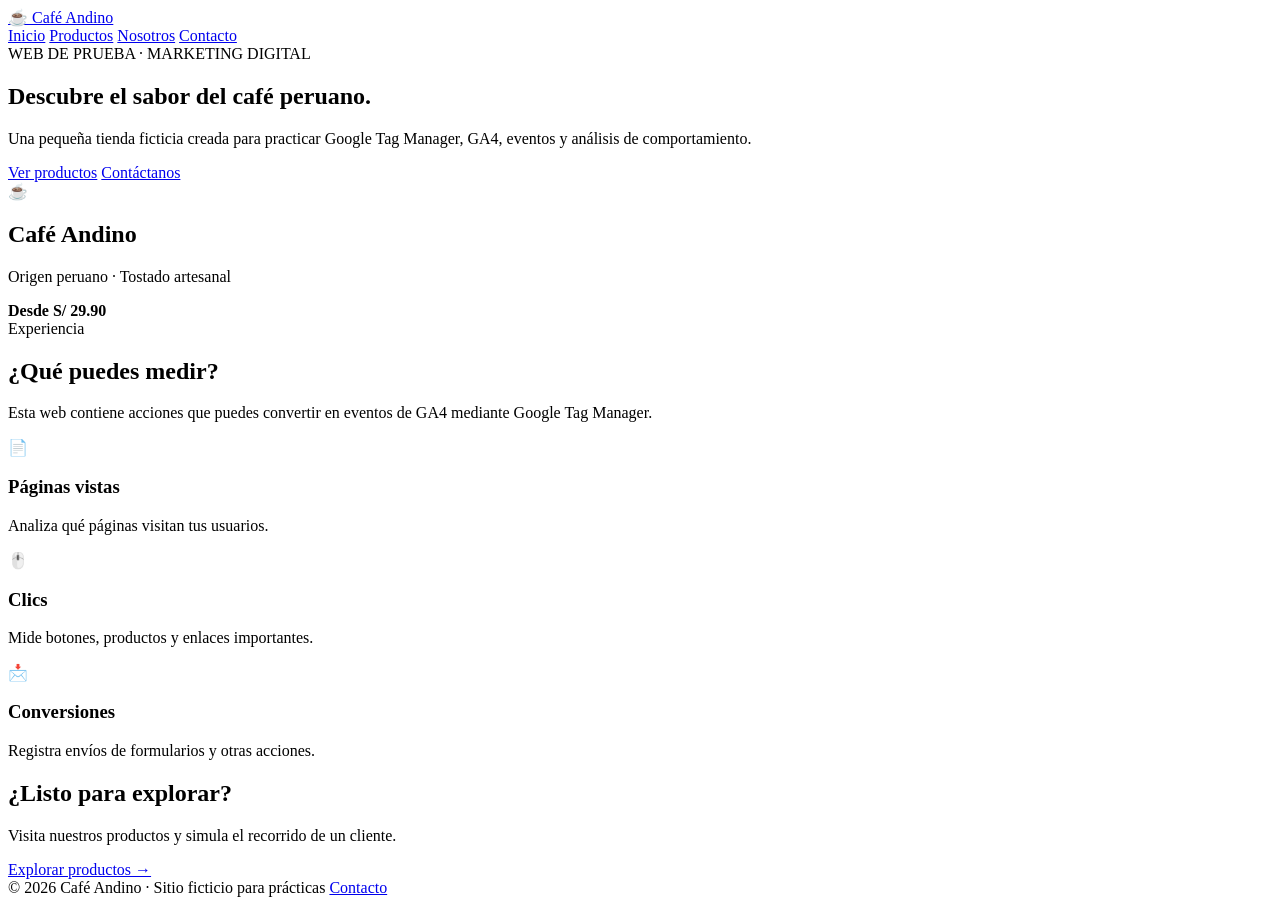
==== index.html @ fda44117 "Add files via upload" ====
<!DOCTYPE html>
<html lang="es">
<head>
  <meta charset="UTF-8">
  <meta name="viewport" content="width=device-width, initial-scale=1.0">
  <title>Café Andino | Web de prueba</title>
  <link rel="stylesheet" href="css/style.css">
  <!-- TALLER GA4 + GTM: aquí podrás insertar posteriormente el código de Google Tag Manager -->
</head>
<body>
<header class="site-header">
  <nav class="nav container">
    <a class="logo" href="index.html">☕ Café Andino</a>
    <div class="nav-links">
      <a href="index.html">Inicio</a>
      <a href="productos.html">Productos</a>
      <a href="nosotros.html">Nosotros</a>
      <a href="contacto.html">Contacto</a>
    </div>
  </nav>
</header>

<main>
  <section class="hero">
    <div class="container hero-content">
      <div>
        <span class="badge">WEB DE PRUEBA · MARKETING DIGITAL</span>
        <h1>Descubre el sabor del café peruano.</h1>
        <p>Una pequeña tienda ficticia creada para practicar Google Tag Manager, GA4, eventos y análisis de comportamiento.</p>
        <div class="actions">
          <a class="btn primary" href="productos.html" id="btn-ver-productos">Ver productos</a>
          <a class="btn secondary" href="contacto.html" id="btn-contacto">Contáctanos</a>
        </div>
      </div>
      <div class="coffee-card">
        <div class="coffee-icon">☕</div>
        <h2>Café Andino</h2>
        <p>Origen peruano · Tostado artesanal</p>
        <strong>Desde S/ 29.90</strong>
      </div>
    </div>
  </section>

  <section class="section">
    <div class="container">
      <div class="section-title">
        <span>Experiencia</span>
        <h2>¿Qué puedes medir?</h2>
        <p>Esta web contiene acciones que puedes convertir en eventos de GA4 mediante Google Tag Manager.</p>
      </div>
      <div class="grid three">
        <article class="feature"><div class="feature-icon">📄</div><h3>Páginas vistas</h3><p>Analiza qué páginas visitan tus usuarios.</p></article>
        <article class="feature"><div class="feature-icon">🖱️</div><h3>Clics</h3><p>Mide botones, productos y enlaces importantes.</p></article>
        <article class="feature"><div class="feature-icon">📩</div><h3>Conversiones</h3><p>Registra envíos de formularios y otras acciones.</p></article>
      </div>
    </div>
  </section>

  <section class="cta">
    <div class="container">
      <h2>¿Listo para explorar?</h2>
      <p>Visita nuestros productos y simula el recorrido de un cliente.</p>
      <a class="btn light" href="productos.html" id="btn-explorar">Explorar productos →</a>
    </div>
  </section>
</main>

<footer>
  <div class="container footer-content">
    <span>© 2026 Café Andino · Sitio ficticio para prácticas</span>
    <a href="contacto.html">Contacto</a>
  </div>
</footer>
<script src="js/main.js"></script>
</body>
</html>
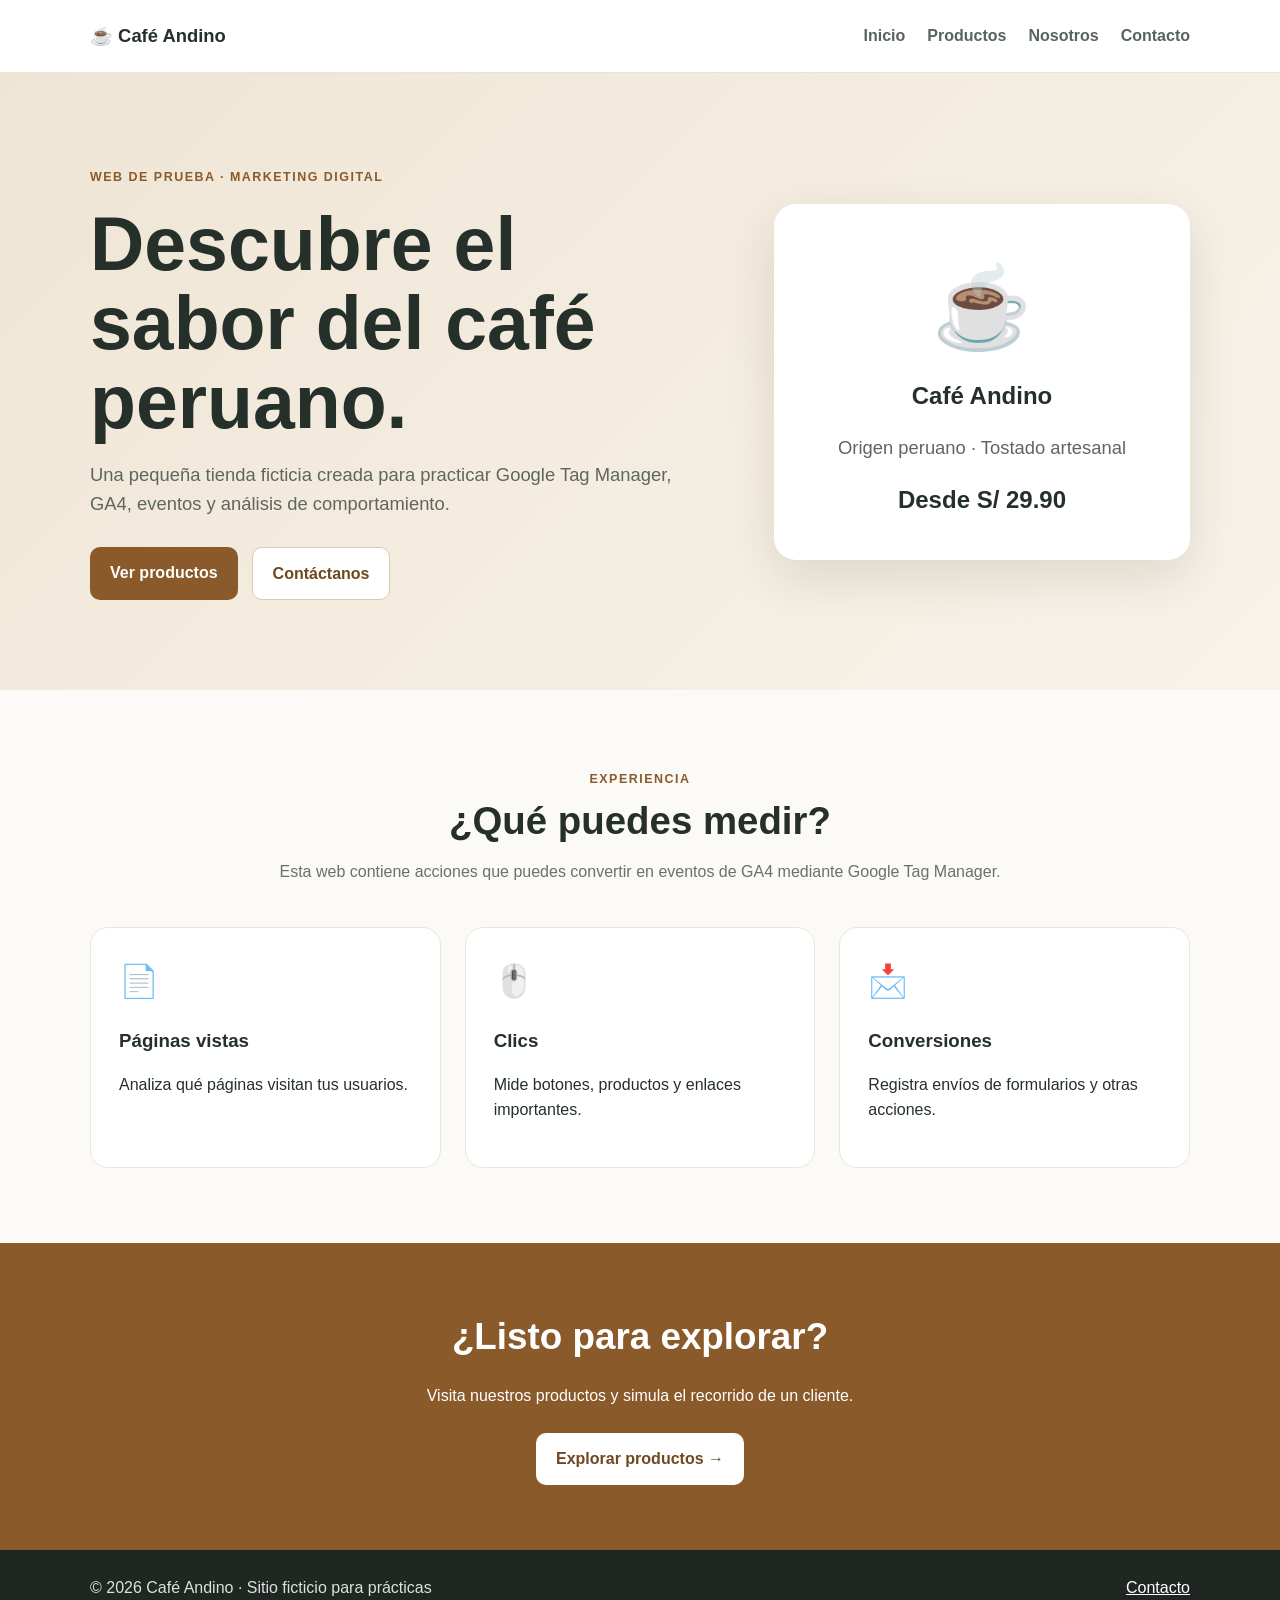
==== commit 9e1f7f2b: "Update index.html ggg" ====
--- a/index.html
+++ b/index.html
@@ -6,6 +6,15 @@
   <title>Café Andino | Web de prueba</title>
   <link rel="stylesheet" href="css/style.css">
   <!-- TALLER GA4 + GTM: aquí podrás insertar posteriormente el código de Google Tag Manager -->
+  <!-- inConcert Marketing & Sales -->
+
+<script>
+(function(w,d,t,u,p,c,f,a,m){
+    a=d.createElement(t);m=d.getElementsByTagName(t)[0];
+    a.async=1;a.src=u+"?"+p+"="+c+"&form="+f;m.parentNode.insertBefore(a,m)
+})(window,document,"script","http://localhost:9001/public/integration/scripts.js","token","80c9ef0fb86369cd25f90af27ef53a9e","crisss1,reewrerer");
+</script>
+<!-- End inConcert Marketing & Sales -->
 </head>
 <body>
 <header class="site-header">
@@ -73,4 +82,4 @@
 </footer>
 <script src="js/main.js"></script>
 </body>
-</html>+</html>
--- a/css/style.css
+++ b/css/style.css
@@ -0,0 +1 @@
+*{box-sizing:border-box}html{scroll-behavior:smooth}body{margin:0;font-family:Arial,Helvetica,sans-serif;color:#25302b;background:#fbfaf7;line-height:1.6}.container{width:min(1100px,92%);margin:auto}.narrow{max-width:850px}.site-header{background:#fff;border-bottom:1px solid #e8e4dc;position:sticky;top:0;z-index:10}.nav{min-height:72px;display:flex;align-items:center;justify-content:space-between;gap:20px}.logo{font-weight:800;font-size:1.15rem;color:#25302b;text-decoration:none}.nav-links{display:flex;gap:22px}.nav-links a{color:#59635e;text-decoration:none;font-weight:600}.nav-links a:hover,.nav-links .active{color:#8a5a2b}.hero{background:linear-gradient(135deg,#efe5d5,#f8f3ea);padding:90px 0}.hero-content{display:grid;grid-template-columns:1.5fr 1fr;gap:60px;align-items:center}.badge,.section-title span,.tag{font-size:.78rem;font-weight:800;letter-spacing:.12em;text-transform:uppercase;color:#8a5a2b}.hero h1{font-size:clamp(2.5rem,6vw,4.7rem);line-height:1.05;margin:16px 0}.hero p{font-size:1.15rem;max-width:650px;color:#5e665f}.actions{display:flex;gap:14px;flex-wrap:wrap;margin-top:28px}.btn{display:inline-block;border:0;border-radius:10px;padding:13px 20px;font-weight:800;text-decoration:none;cursor:pointer;font-size:1rem}.primary{background:#8a5a2b;color:#fff}.primary:hover{background:#704820}.secondary{background:#fff;color:#704820;border:1px solid #d9c9b6}.light{background:#fff;color:#704820}.coffee-card{background:#fff;border-radius:22px;padding:40px;text-align:center;box-shadow:0 18px 50px rgba(50,40,20,.12)}.coffee-icon{font-size:5rem}.coffee-card h2{margin:5px 0}.coffee-card strong{display:block;margin-top:18px;font-size:1.5rem}.section{padding:75px 0}.section-title{text-align:center;margin-bottom:42px}.section-title.left{text-align:left}.section-title h1,.section-title h2{font-size:2.4rem;line-height:1.15;margin:8px 0}.section-title p{color:#68716c}.grid{display:grid;gap:24px}.three{grid-template-columns:repeat(3,1fr)}.feature,.product-card,.story,.contact-form{background:#fff;border:1px solid #ebe6dd;border-radius:18px}.feature{padding:28px}.feature-icon{font-size:2rem}.feature h3{margin-bottom:5px}.product-card{overflow:hidden}.product-image{height:180px;background:#eee4d5;display:flex;align-items:center;justify-content:center;font-size:5rem}.product-body{padding:24px}.product-body h2{font-size:1.25rem;margin:8px 0}.product-body p{color:#68716c}.price{font-size:1.5rem;font-weight:800;margin:15px 0}.product-btn{width:100%}.message{margin-top:25px;padding:15px;border-radius:10px;background:#f4eadc;display:none}.message.show{display:block}.cta{padding:65px 0;text-align:center;background:#8a5a2b;color:#fff}.cta h2{font-size:2.3rem;margin:0 0 8px}.cta p{margin-bottom:25px}.story{padding:32px;font-size:1.08rem}.stats{display:grid;grid-template-columns:repeat(3,1fr);gap:15px;margin-top:30px}.stats div{background:#f7f1e8;border-radius:12px;padding:20px;text-align:center}.stats strong,.stats span{display:block}.stats strong{font-size:1.8rem}.contact-form{padding:30px;display:grid;gap:18px}.contact-form label{font-weight:700}.contact-form input,.contact-form textarea{width:100%;margin-top:7px;padding:13px;border:1px solid #d8d5ce;border-radius:9px;font:inherit}.success{margin-top:20px;background:#e7f3e8;padding:15px;border-radius:10px;color:#286238}.contact-options{display:grid;grid-template-columns:1fr 1fr;gap:15px;margin-top:20px}.option{background:#fff;border:1px solid #ebe6dd;border-radius:12px;padding:18px;text-decoration:none;color:#38423d;text-align:center;font-weight:700}footer{background:#202723;color:#dce1dd;padding:25px 0}.footer-content{display:flex;justify-content:space-between;gap:15px}.footer-content a{color:#fff}@media(max-width:750px){.hero-content,.three{grid-template-columns:1fr}.nav{flex-direction:column;padding:15px 0}.nav-links{flex-wrap:wrap;justify-content:center;gap:12px}.hero{padding:55px 0}.contact-options,.stats{grid-template-columns:1fr}.footer-content{flex-direction:column}}
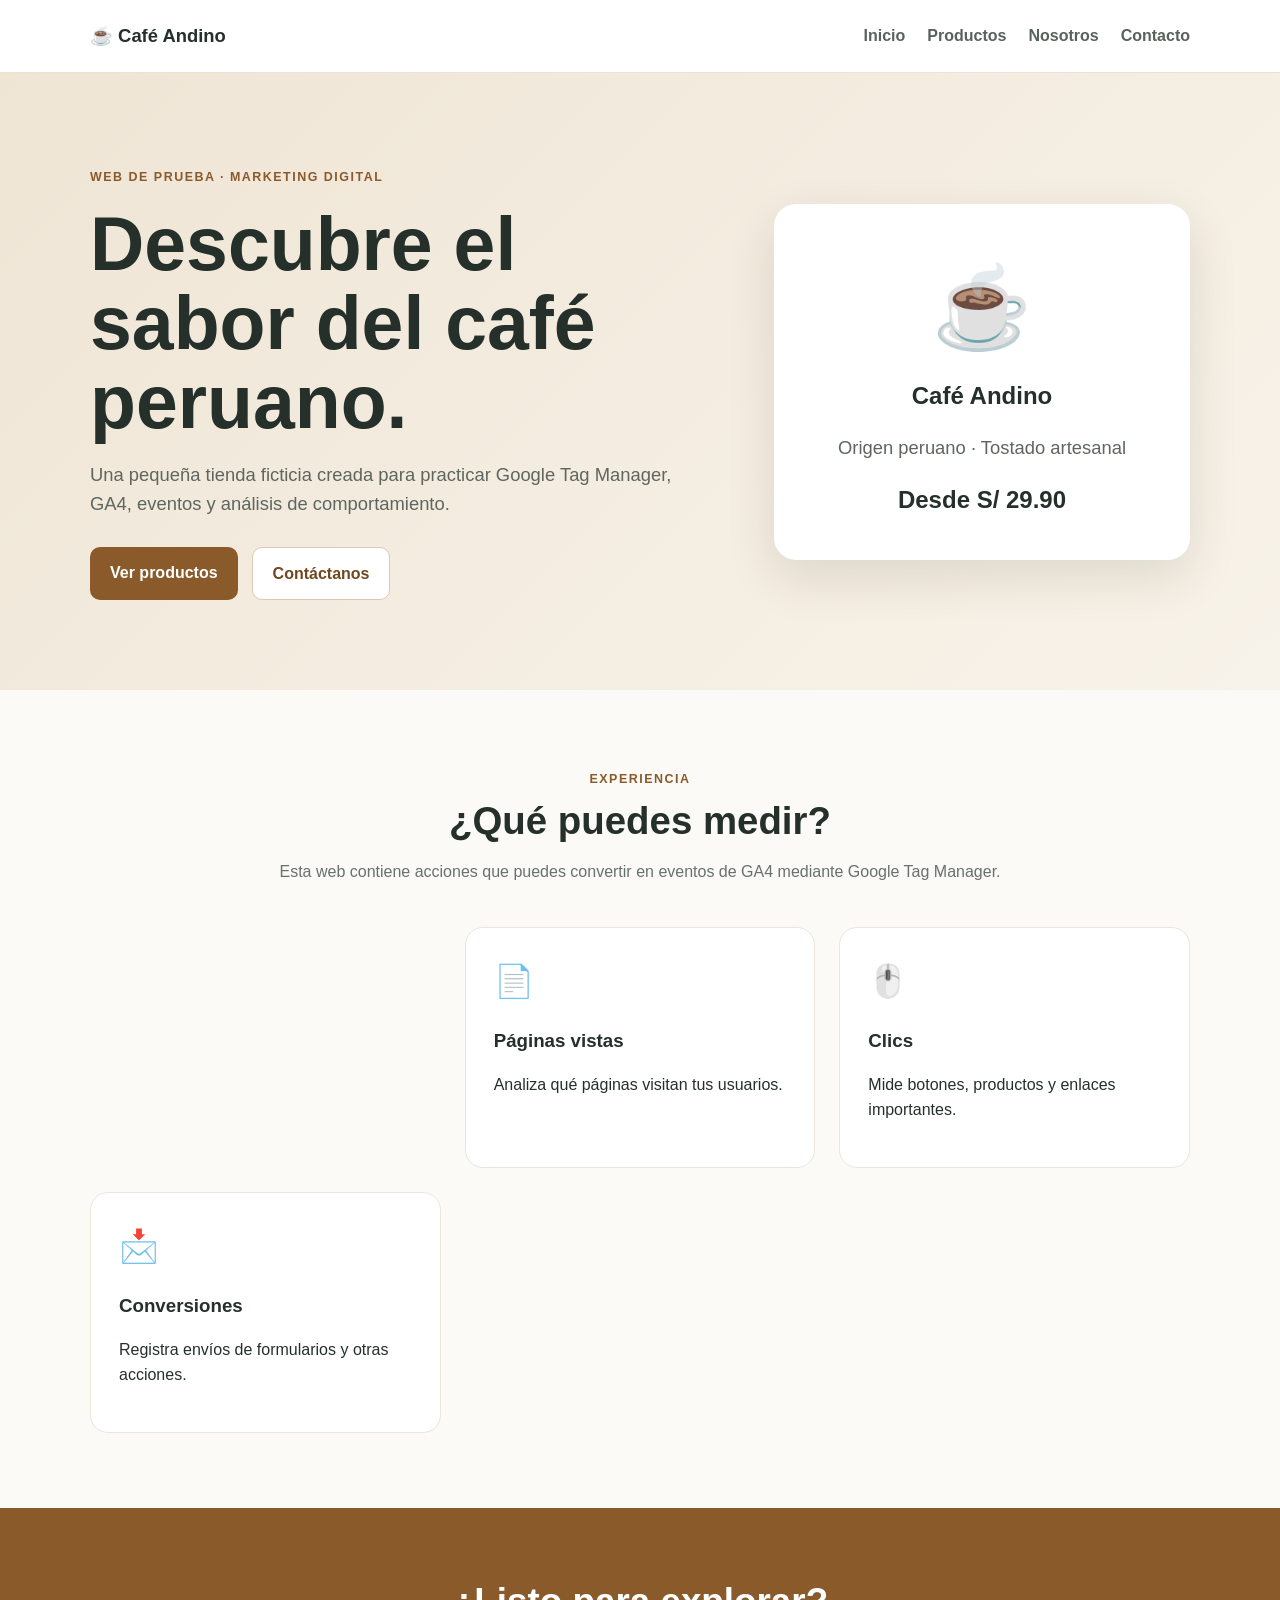
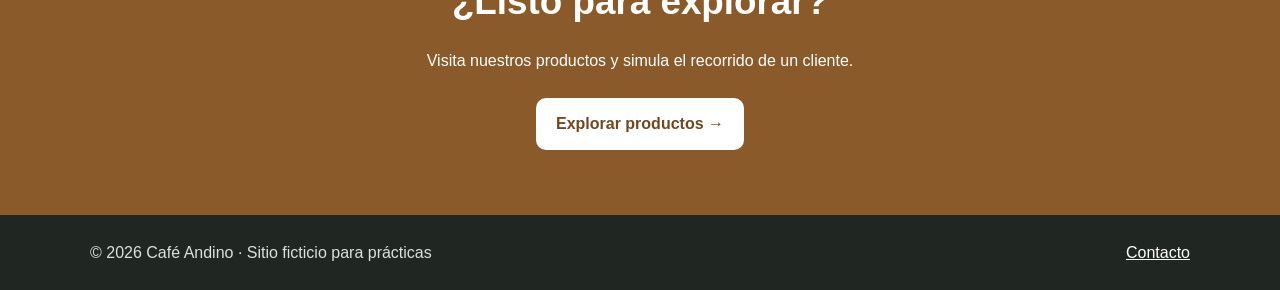
==== commit 4f76d4a1: "Update index.html" ====
--- a/index.html
+++ b/index.html
@@ -33,6 +33,8 @@
   <section class="hero">
     <div class="container hero-content">
       <div>
+        <div data-ic-embed-form="crisss1"></div>
+
         <span class="badge">WEB DE PRUEBA · MARKETING DIGITAL</span>
         <h1>Descubre el sabor del café peruano.</h1>
         <p>Una pequeña tienda ficticia creada para practicar Google Tag Manager, GA4, eventos y análisis de comportamiento.</p>
@@ -58,6 +60,7 @@
         <p>Esta web contiene acciones que puedes convertir en eventos de GA4 mediante Google Tag Manager.</p>
       </div>
       <div class="grid three">
+        <div data-ic-embed-form="reewrerer"></div>
         <article class="feature"><div class="feature-icon">📄</div><h3>Páginas vistas</h3><p>Analiza qué páginas visitan tus usuarios.</p></article>
         <article class="feature"><div class="feature-icon">🖱️</div><h3>Clics</h3><p>Mide botones, productos y enlaces importantes.</p></article>
         <article class="feature"><div class="feature-icon">📩</div><h3>Conversiones</h3><p>Registra envíos de formularios y otras acciones.</p></article>
